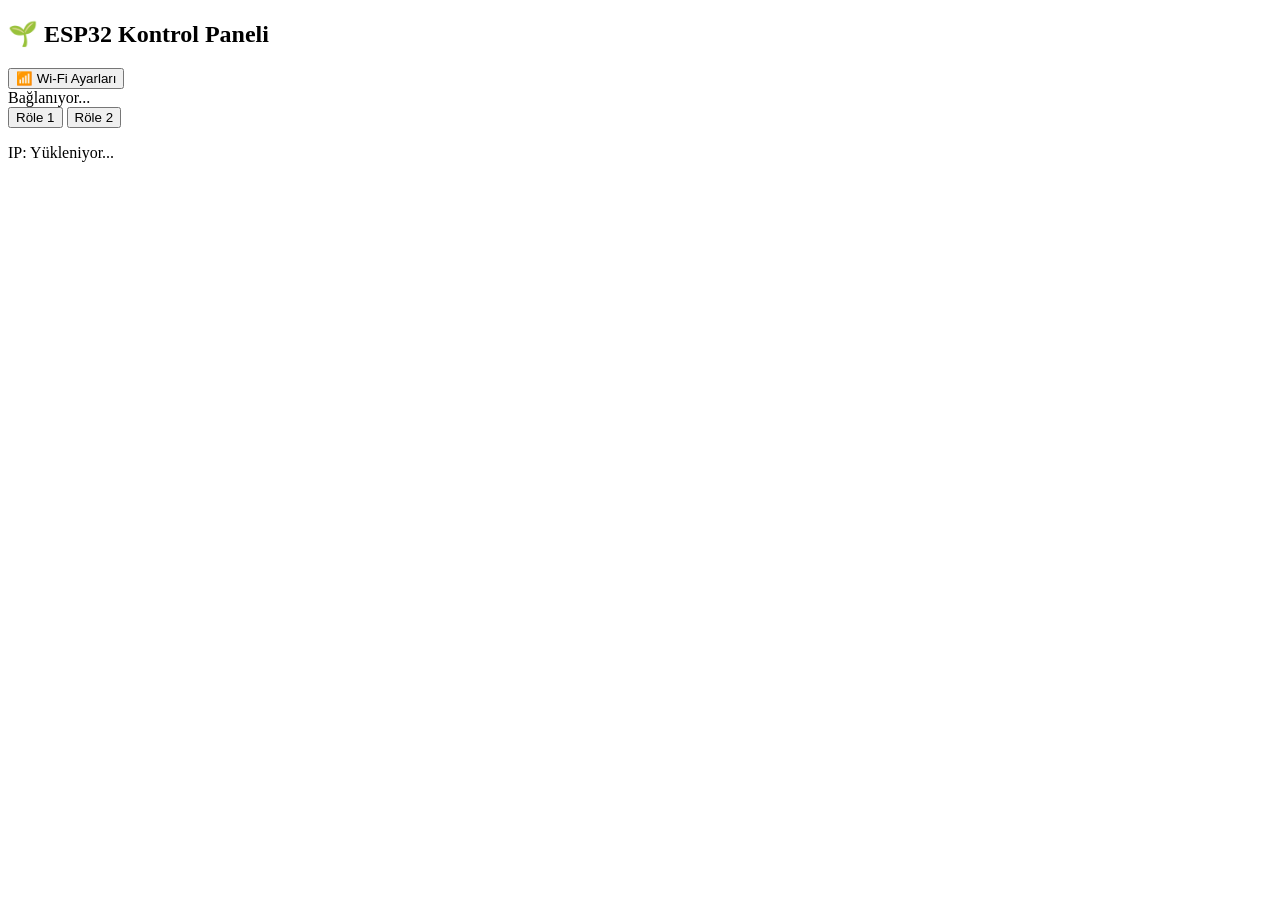
==== Data/index.html @ 41e51206 "remove to sqlite" ====
<!DOCTYPE html>
<html lang="tr">
<head>
  <meta charset="UTF-8" />
  <meta name="viewport" content="width=device-width, initial-scale=1.0" />
  <title>ESP32 Kontrol Paneli</title>
  <link rel="stylesheet" href="/style.css" />
  <style>
    .db-container {
      margin-top: 25px;
      background: #fff;
      padding: 15px;
      border-radius: 10px;
      box-shadow: 0 0 10px rgba(0,0,0,0.1);
    }

    table {
      width: 100%;
      border-collapse: collapse;
      margin-top: 10px;
      font-size: 14px;
    }

    th, td {
      padding: 8px 6px;
      border-bottom: 1px solid #ddd;
      text-align: left;
    }

    th {
      background: #f4f4f4;
      font-weight: bold;
    }

    .refresh-btn {
      margin-top: 8px;
      background: #4caf50;
      color: white;
      padding: 7px 14px;
      border: none;
      border-radius: 8px;
      cursor: pointer;
      font-size: 14px;
    }
  </style>
</head>

<body>
  <div class="wifi-card control-card">

    <header class="panel-header">
      <h2>🌱 ESP32 Kontrol Paneli</h2>
      <button id="wifi-btn" onclick="window.location.href='/wifi'">📶 Wi-Fi Ayarları</button>
    </header>

    <div id="wifi-mode" class="status-text">Bağlanıyor...</div>

    <div class="relay-container">
      <button id="r1" class="btn off" onclick="sendCmd(1)">Röle 1</button>
      <button id="r2" class="btn off" onclick="sendCmd(2)">Röle 2</button>
    </div>

    <footer>
      <p>IP: <span id="ip">Yükleniyor...</span></p>
    </footer>
  </script>

</body>
</html>
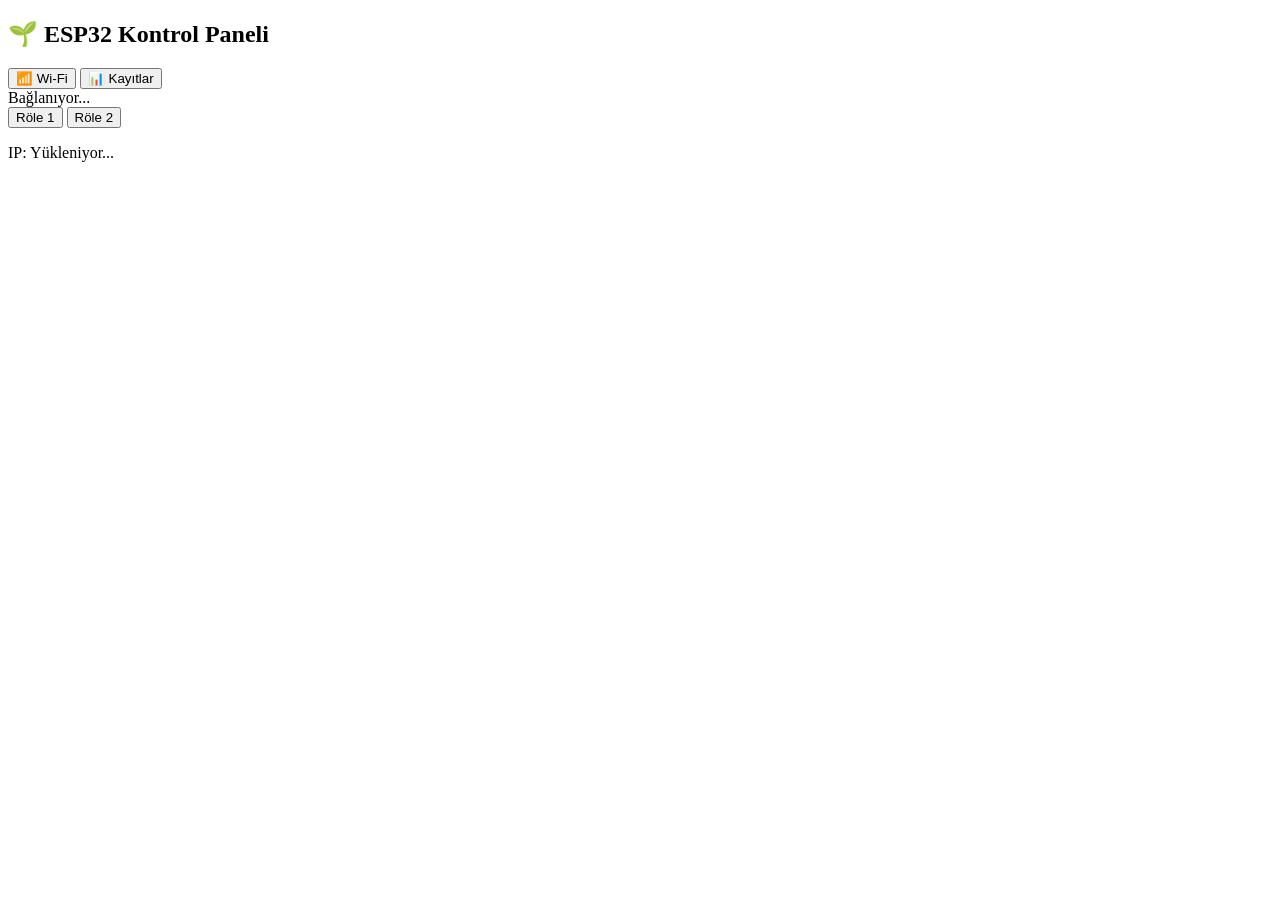
==== commit bad0bac1: "Added sql lite3" ====
--- a/Data/index.html
+++ b/Data/index.html
@@ -1,48 +1,11 @@
 <!DOCTYPE html>
 <html lang="tr">
+
 <head>
   <meta charset="UTF-8" />
   <meta name="viewport" content="width=device-width, initial-scale=1.0" />
   <title>ESP32 Kontrol Paneli</title>
   <link rel="stylesheet" href="/style.css" />
-  <style>
-    .db-container {
-      margin-top: 25px;
-      background: #fff;
-      padding: 15px;
-      border-radius: 10px;
-      box-shadow: 0 0 10px rgba(0,0,0,0.1);
-    }
-
-    table {
-      width: 100%;
-      border-collapse: collapse;
-      margin-top: 10px;
-      font-size: 14px;
-    }
-
-    th, td {
-      padding: 8px 6px;
-      border-bottom: 1px solid #ddd;
-      text-align: left;
-    }
-
-    th {
-      background: #f4f4f4;
-      font-weight: bold;
-    }
-
-    .refresh-btn {
-      margin-top: 8px;
-      background: #4caf50;
-      color: white;
-      padding: 7px 14px;
-      border: none;
-      border-radius: 8px;
-      cursor: pointer;
-      font-size: 14px;
-    }
-  </style>
 </head>
 
 <body>
@@ -50,7 +13,15 @@
 
     <header class="panel-header">
       <h2>🌱 ESP32 Kontrol Paneli</h2>
-      <button id="wifi-btn" onclick="window.location.href='/wifi'">📶 Wi-Fi Ayarları</button>
+      <div>
+        <button id="wifi-btn" onclick="window.location.href='/wifi'">
+          📶 Wi-Fi
+        </button>
+
+        <button id="db-btn" onclick="window.location.href='/db.html'">
+          📊 Kayıtlar
+        </button>
+      </div>
     </header>
 
     <div id="wifi-mode" class="status-text">Bağlanıyor...</div>
@@ -63,7 +34,9 @@
     <footer>
       <p>IP: <span id="ip">Yükleniyor...</span></p>
     </footer>
-  </script>
+  </div>
+  <script src="/script.js"></script>
+</body>
 
-</body>
-</html>
+
+</html>
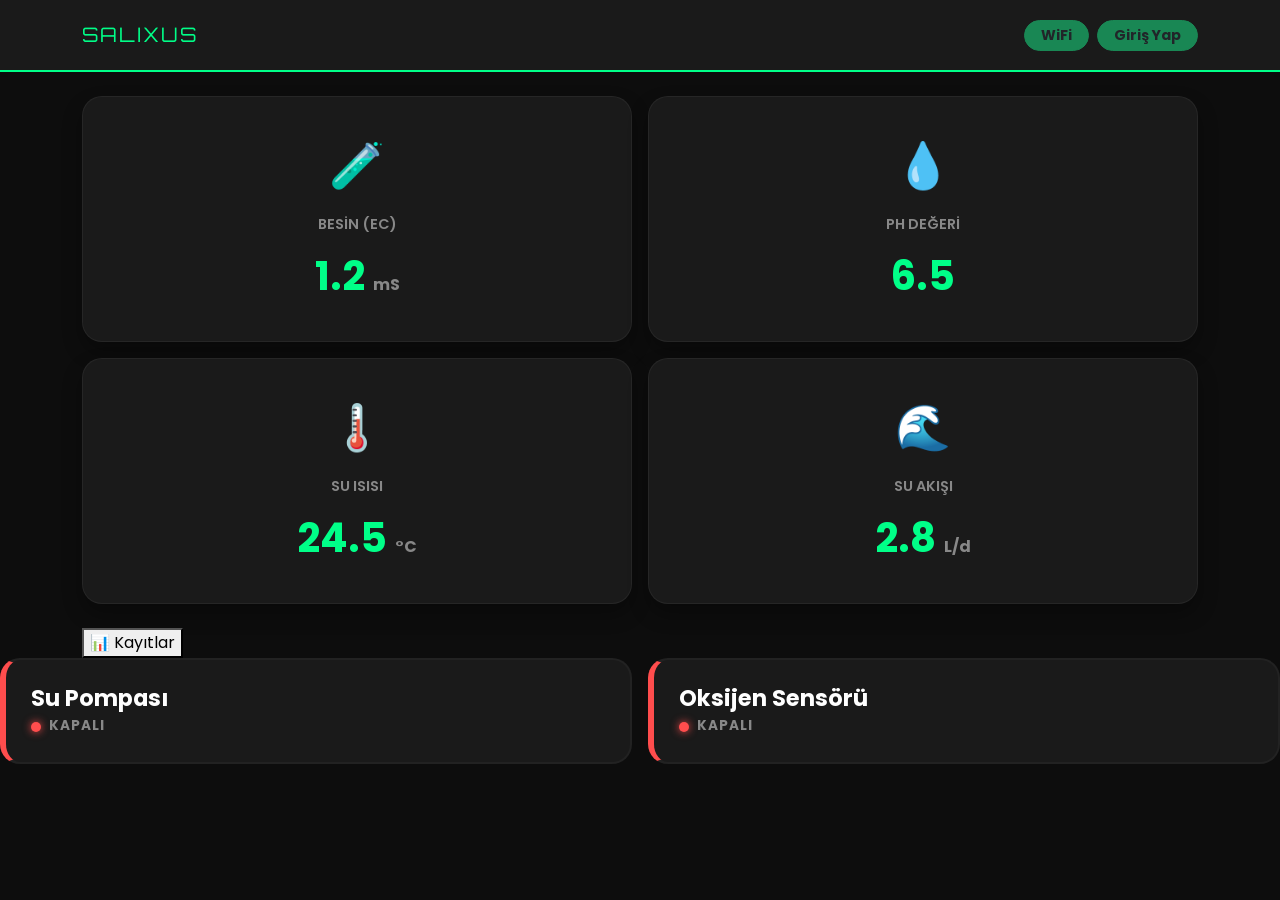
==== commit 7de33359: "add new design" ====
--- a/Data/index.html
+++ b/Data/index.html
@@ -2,40 +2,96 @@
 <html lang="tr">
 
 <head>
-  <meta charset="UTF-8" />
-  <meta name="viewport" content="width=device-width, initial-scale=1.0" />
-  <title>ESP32 Kontrol Paneli</title>
-  <link rel="stylesheet" href="/style.css" />
+    <meta charset="UTF-8">
+    <meta name="viewport" content="width=device-width, initial-scale=1.0">
+    <title>SALIXUS | Sera Kontrol</title>
+    <link href="https://cdn.jsdelivr.net/npm/bootstrap@5.3.0/dist/css/bootstrap.min.css" rel="stylesheet">
+    <link href="https://fonts.googleapis.com/css2?family=Orbitron:wght@600&family=Poppins:wght@400;600;700&display=swap"
+        rel="stylesheet">
+    <link rel="stylesheet" href="style.css">
 </head>
 
 <body>
-  <div class="wifi-card control-card">
+    <nav class="navbar navbar-dark shadow-sm">
+        <div class="container">
+            <a class="navbar-brand brand-logo" href="index.html">SALIXUS</a>
+            <div class="d-flex gap-2">
+                <a class="btn btn-success btn-sm rounded-pill px-3 text-dark fw-bold" href="wifi.html">WiFi</a>
+                <a href="login.html" class="btn btn-success btn-sm rounded-pill px-3 text-dark fw-bold">
+                    Giriş Yap
+                </a>
+            </div>
+        </div>
+    </nav>
 
-    <header class="panel-header">
-      <h2>🌱 ESP32 Kontrol Paneli</h2>
-      <div>
-        <button id="wifi-btn" onclick="window.location.href='/wifi'">
-          📶 Wi-Fi
+    <div class="container mt-4">
+        <div class="row g-3 mb-4">
+            <div class="col-6">
+                <div class="sensor-card big-card">
+                    <span class="sensor-icon">🧪</span>
+                    <div class="sensor-title">Besin (EC)</div>
+                    <div class="sensor-value" id="ec-val">1.2 <small>mS</small></div>
+                </div>
+            </div>
+            <div class="col-6">
+                <div class="sensor-card big-card">
+                    <span class="sensor-icon">💧</span>
+                    <div class="sensor-title">pH Değeri</div>
+                    <div class="sensor-value" id="ph-val">6.5</div>
+                </div>
+            </div>
+            <div class="col-6">
+                <div class="sensor-card big-card">
+                    <span class="sensor-icon">🌡️</span>
+                    <div class="sensor-title">Su Isısı</div>
+                    <div class="sensor-value" id="temp-val">24.5 <small>°C</small></div>
+                </div>
+            </div>
+            <div class="col-6">
+                <div class="sensor-card big-card">
+                    <span class="sensor-icon">🌊</span>
+                    <div class="sensor-title">Su Akışı</div>
+                    <div class="sensor-value" id="flow-val">2.8 <small>L/d</small></div>
+                </div>
+            </div>
+        </div>
+        <button id="db-btn" onclick="window.location.href='/db.html'">
+            📊 Kayıtlar
         </button>
-
-        <button id="db-btn" onclick="window.location.href='/db.html'">
-          📊 Kayıtlar
-        </button>
-      </div>
+    </div>
     </header>
 
-    <div id="wifi-mode" class="status-text">Bağlanıyor...</div>
+    <!-- NEW CODE  -->
+    <div class="row g-3">
+        <div class="col-md-6">
+            <div class="control-btn off" id="pumpCard" onclick="sendCmd(1)">
+                <div class="btn-body">
+                    <h3>Su Pompası</h3>
+                    <div class="status-box">
+                        <span class="status-dot"></span>
+                        <span id="pumpStatus">KAPALI</span>
+                    </div>
+                </div>
+            </div>
+        </div>
 
-    <div class="relay-container">
-      <button id="r1" class="btn off" onclick="sendCmd(1)">Röle 1</button>
-      <button id="r2" class="btn off" onclick="sendCmd(2)">Röle 2</button>
+        <div class="col-md-6">
+            <div class="control-btn off" id="oxyCard" onclick="sendCmd(2)">
+                <div class="btn-body">
+                    <h3>Oksijen Sensörü</h3>
+                    <div class="status-box">
+                        <span class="status-dot"></span>
+                        <span id="oxyStatus">KAPALI</span>
+                    </div>
+                </div>
+            </div>
+        </div>
+    </div>
     </div>
 
-    <footer>
-      <p>IP: <span id="ip">Yükleniyor...</span></p>
-    </footer>
-  </div>
-  <script src="/script.js"></script>
+    <!-- NEW CODE  -->
+    </div>
+    <script src="/script.js"></script>
 </body>
 
 
--- a/Data/style.css
+++ b/Data/style.css
@@ -0,0 +1,265 @@
+:root {
+    --bg-dark: #0a0a0a;
+    --card-bg: #161616;
+    --neon-green: #00ff88;
+    --danger-red: #ff4d4d;
+    --gray-text: #999;
+}
+
+body {
+    background-color: var(--bg-dark);
+    color: white;
+    font-family: 'Poppins', sans-serif;
+    user-select: none;
+}
+
+/* Navbar */
+.navbar {
+    background-color: var(--card-bg);
+    border-bottom: 2px solid var(--neon-green);
+    padding: 15px 0;
+}
+
+.brand-logo {
+    font-family: 'Orbitron', sans-serif;
+    color: var(--neon-green) !important;
+    letter-spacing: 2px;
+}
+
+/* SENSÖR KARTLARI (BÜYÜTÜLDÜ) */
+.sensor-card {
+    background: var(--card-bg);
+    border-radius: 20px;
+    padding: 35px 20px; /* Daha fazla dikey boşluk */
+    text-align: center;
+    border: 1px solid rgba(255,255,255,0.05);
+    box-shadow: 0 10px 20px rgba(0,0,0,0.3);
+}
+
+.sensor-icon { font-size: 2.8rem; margin-bottom: 15px; display: block; }
+.sensor-title { color: var(--gray-text); font-size: 0.9rem; text-transform: uppercase; font-weight: 600; }
+.sensor-value { font-size: 2.5rem; font-weight: 700; color: var(--neon-green); margin-top: 10px; }
+.sensor-value small { font-size: 1rem; color: var(--gray-text); }
+
+/* KOMPAKT BUTONLAR (KARTLAR) */
+.control-btn {
+    background: var(--card-bg);
+    border-radius: 20px;
+    padding: 25px; /* Boyutu biraz küçültüldü */
+    cursor: pointer;
+    transition: 0.2s cubic-bezier(0.4, 0, 0.2, 1);
+    border: 2px solid #222;
+    text-align: left;
+    position: relative;
+}
+
+.control-btn.off { border-left: 6px solid var(--danger-red); }
+.control-btn.on { 
+    border-color: var(--neon-green); 
+    border-left: 6px solid var(--neon-green);
+    background: #1a2a22; 
+}
+
+.control-btn:active { transform: scale(0.97); }
+
+.btn-body h3 { font-size: 1.4rem; font-weight: 700; margin-bottom: 5px; }
+
+/* Durum Belirteci */
+.status-box {
+    display: flex;
+    align-items: center;
+    font-size: 0.85rem;
+    font-weight: bold;
+    letter-spacing: 1px;
+}
+
+.status-dot {
+    width: 10px;
+    height: 10px;
+    border-radius: 50%;
+    margin-right: 8px;
+}
+
+.off .status-dot { background: var(--danger-red); box-shadow: 0 0 8px var(--danger-red); }
+.on .status-dot { background: var(--neon-green); box-shadow: 0 0 8px var(--neon-green); }
+.on span { color: var(--neon-green); }
+.off span { color: var(--gray-text); }      
+
+/* WIFI SCANNNG CODES */
+:root {
+    --bg-dark: #0d0d0d;
+    --card-bg: #1a1a1a;
+    --neon-green: #00ff88;
+    --gray-text: #888;
+}
+
+body {
+    background-color: var(--bg-dark);
+    color: white;
+    font-family: 'Poppins', sans-serif;
+}
+
+.wifi-setup-card {
+    background: var(--card-bg);
+    width: 100%;
+    max-width: 400px;
+    padding: 40px 30px;
+    border-radius: 30px;
+    border: 1px solid rgba(0, 255, 136, 0.1);
+    box-shadow: 0 20px 50px rgba(0,0,0,0.6);
+}
+
+.wifi-brand {
+    font-family: 'Orbitron', sans-serif;
+    color: var(--neon-green);
+    letter-spacing: 4px;
+    font-size: 1.2rem;
+    margin-bottom: 20px;
+}
+
+.wifi-icon-circle {
+    width: 80px;
+    height: 80px;
+    background: rgba(0, 255, 136, 0.05);
+    border-radius: 50%;
+    display: flex;
+    align-items: center;
+    justify-content: center;
+    margin: 0 auto;
+    font-size: 2.5rem;
+    border: 1px dashed var(--neon-green);
+}
+
+/* Custom Select & Input */
+.custom-select, .custom-input {
+    background-color: #222 !important;
+    border: 2px solid #333 !important;
+    color: white !important;
+    border-radius: 12px !important;
+    padding: 12px !important;
+}
+
+.custom-select:focus, .custom-input:focus {
+    border-color: var(--neon-green) !important;
+    box-shadow: none !important;
+}
+
+/* Scan Button */
+.btn-scan {
+    background: #333;
+    color: var(--neon-green);
+    border: 2px solid #333;
+    border-radius: 12px;
+    font-weight: 700;
+    padding: 0 20px;
+    transition: 0.3s;
+}
+
+.btn-scan:hover {
+    background: var(--neon-green);
+    color: var(--bg-dark);
+}
+
+/* Password Wrapper */
+.password-wrapper {
+    position: relative;
+}
+
+.pass-icon {
+    position: absolute;
+    right: 15px;
+    top: 50%;
+    transform: translateY(-50%);
+    color: var(--gray-text);
+}
+
+/* Connect Button */
+.btn-connect {
+    background: var(--neon-green);
+    color: var(--bg-dark);
+    font-weight: 700;
+    padding: 15px;
+    border-radius: 15px;
+    letter-spacing: 1px;
+    margin-top: 10px;
+    transition: 0.3s;
+}
+
+.btn-connect:hover {
+    box-shadow: 0 0 20px rgba(0, 255, 136, 0.4);
+    transform: translateY(-2px);
+}
+
+.back-link {
+    color: var(--gray-text);
+    text-decoration: none;
+    font-size: 0.85rem;
+    transition: 0.3s;
+}
+
+.back-link:hover { color: var(--neon-green); }
+
+/* LOGIN PAGE  */
+/* Giriş Kartı Özel Stilleri */
+.login-card {
+    background: var(--card-bg);
+    width: 100%;
+    max-width: 380px;
+    padding: 40px 30px;
+    border-radius: 30px;
+    border: 1px solid rgba(0, 255, 136, 0.1);
+    box-shadow: 0 20px 50px rgba(0,0,0,0.6);
+}
+
+.brand-name {
+    font-family: 'Orbitron', sans-serif;
+    color: var(--neon-green);
+    letter-spacing: 4px;
+    font-size: 1.5rem;
+    margin-bottom: 20px;
+}
+
+.user-icon-circle {
+    width: 70px;
+    height: 70px;
+    background: rgba(0, 255, 136, 0.05);
+    border-radius: 50%;
+    display: flex;
+    align-items: center;
+    justify-content: center;
+    margin: 0 auto;
+    font-size: 2rem;
+    border: 1px solid var(--neon-green);
+}
+
+/* Input ve İkon Yerleşimi */
+.input-wrapper {
+    position: relative;
+}
+
+.input-icon {
+    position: absolute;
+    right: 15px;
+    top: 50%;
+    transform: translateY(-50%);
+    font-size: 1.1rem;
+    filter: grayscale(1);
+}
+
+/* Giriş Butonu */
+.btn-login-action {
+    background: var(--neon-green);
+    color: var(--bg-dark);
+    font-weight: 700;
+    padding: 14px;
+    border-radius: 12px;
+    letter-spacing: 1px;
+    border: none;
+    transition: 0.3s;
+}
+
+.btn-login-action:hover {
+    box-shadow: 0 0 25px rgba(0, 255, 136, 0.5);
+    transform: translateY(-2px);
+    background: #00e67a;
+}
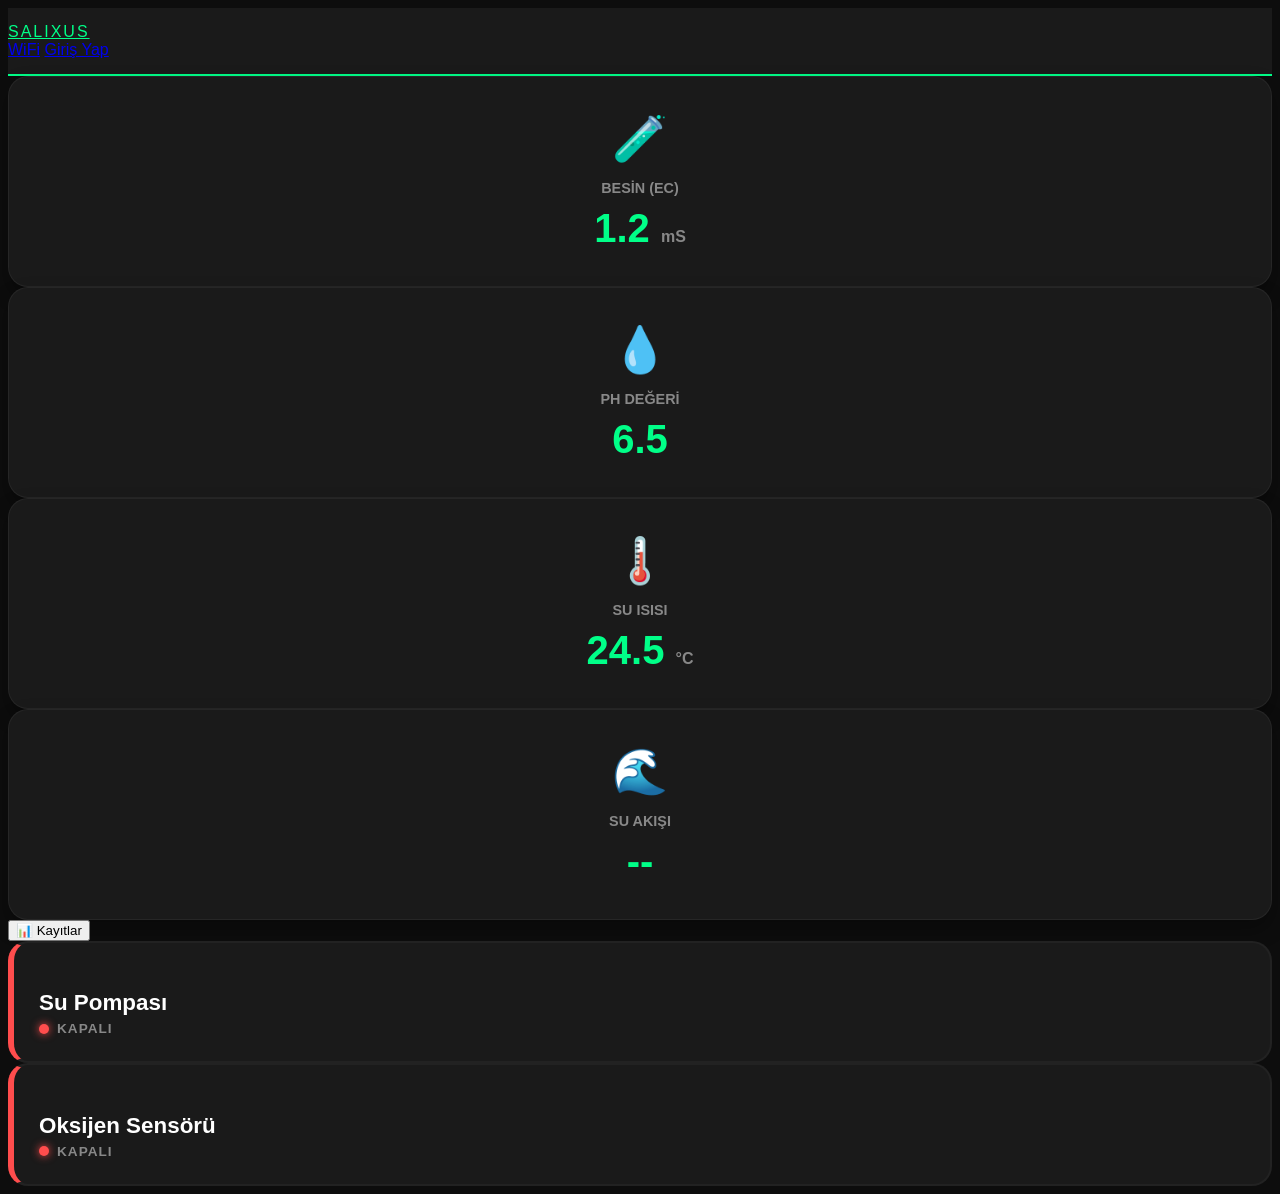
==== commit 7085bd2f: "added to web server sensor apies and fixed the conncect to wıfı from ap mode" ====
--- a/Data/index.html
+++ b/Data/index.html
@@ -5,27 +5,26 @@
     <meta charset="UTF-8">
     <meta name="viewport" content="width=device-width, initial-scale=1.0">
     <title>SALIXUS | Sera Kontrol</title>
-    <link href="https://cdn.jsdelivr.net/npm/bootstrap@5.3.0/dist/css/bootstrap.min.css" rel="stylesheet">
-    <link href="https://fonts.googleapis.com/css2?family=Orbitron:wght@600&family=Poppins:wght@400;600;700&display=swap"
-        rel="stylesheet">
+
+    <link rel="stylesheet" href="/bootstrap.min.css">
     <link rel="stylesheet" href="style.css">
 </head>
 
 <body>
+
     <nav class="navbar navbar-dark shadow-sm">
         <div class="container">
-            <a class="navbar-brand brand-logo" href="index.html">SALIXUS</a>
+            <a class="navbar-brand brand-logo" href="/index">SALIXUS</a>
             <div class="d-flex gap-2">
-                <a class="btn btn-success btn-sm rounded-pill px-3 text-dark fw-bold" href="wifi.html">WiFi</a>
-                <a href="login.html" class="btn btn-success btn-sm rounded-pill px-3 text-dark fw-bold">
-                    Giriş Yap
-                </a>
+                <a class="btn btn-success btn-sm rounded-pill px-3 text-dark fw-bold" href="/wifi">WiFi</a>
+                <a class="btn btn-success btn-sm rounded-pill px-3 text-dark fw-bold" href="/login">Giriş Yap</a>
             </div>
         </div>
     </nav>
 
     <div class="container mt-4">
         <div class="row g-3 mb-4">
+
             <div class="col-6">
                 <div class="sensor-card big-card">
                     <span class="sensor-icon">🧪</span>
@@ -33,6 +32,7 @@
                     <div class="sensor-value" id="ec-val">1.2 <small>mS</small></div>
                 </div>
             </div>
+
             <div class="col-6">
                 <div class="sensor-card big-card">
                     <span class="sensor-icon">💧</span>
@@ -40,6 +40,7 @@
                     <div class="sensor-value" id="ph-val">6.5</div>
                 </div>
             </div>
+
             <div class="col-6">
                 <div class="sensor-card big-card">
                     <span class="sensor-icon">🌡️</span>
@@ -47,52 +48,50 @@
                     <div class="sensor-value" id="temp-val">24.5 <small>°C</small></div>
                 </div>
             </div>
+
             <div class="col-6">
                 <div class="sensor-card big-card">
                     <span class="sensor-icon">🌊</span>
                     <div class="sensor-title">Su Akışı</div>
-                    <div class="sensor-value" id="flow-val">2.8 <small>L/d</small></div>
+                    <div class="sensor-value" id="flow-val">--</div>
                 </div>
             </div>
+
         </div>
-        <button id="db-btn" onclick="window.location.href='/db.html'">
-            📊 Kayıtlar
-        </button>
-    </div>
-    </header>
 
-    <!-- NEW CODE  -->
-    <div class="row g-3">
-        <div class="col-md-6">
-            <div class="control-btn off" id="pumpCard" onclick="sendCmd(1)">
-                <div class="btn-body">
-                    <h3>Su Pompası</h3>
-                    <div class="status-box">
-                        <span class="status-dot"></span>
-                        <span id="pumpStatus">KAPALI</span>
+        <button id="db-btn" onclick="window.location.href='/db.html'">📊 Kayıtlar</button>
+
+        <!-- KONTROLLER -->
+        <div class="row g-3 mt-3">
+
+            <div class="col-md-6">
+                <div class="control-btn off" id="pumpCard" onclick="sendCmd(1)">
+                    <div class="btn-body">
+                        <h3>Su Pompası</h3>
+                        <div class="status-box">
+                            <span class="status-dot"></span>
+                            <span id="pumpStatus">KAPALI</span>
+                        </div>
                     </div>
                 </div>
             </div>
-        </div>
 
-        <div class="col-md-6">
-            <div class="control-btn off" id="oxyCard" onclick="sendCmd(2)">
-                <div class="btn-body">
-                    <h3>Oksijen Sensörü</h3>
-                    <div class="status-box">
-                        <span class="status-dot"></span>
-                        <span id="oxyStatus">KAPALI</span>
+            <div class="col-md-6">
+                <div class="control-btn off" id="oxyCard" onclick="sendCmd(2)">
+                    <div class="btn-body">
+                        <h3>Oksijen Sensörü</h3>
+                        <div class="status-box">
+                            <span class="status-dot"></span>
+                            <span id="oxyStatus">KAPALI</span>
+                        </div>
                     </div>
                 </div>
             </div>
+
         </div>
     </div>
-    </div>
 
-    <!-- NEW CODE  -->
-    </div>
     <script src="/script.js"></script>
 </body>
 
-
 </html>
--- a/Data/style.css
+++ b/Data/style.css
@@ -30,22 +30,44 @@
 .sensor-card {
     background: var(--card-bg);
     border-radius: 20px;
-    padding: 35px 20px; /* Daha fazla dikey boşluk */
+    padding: 35px 20px;
+    /* Daha fazla dikey boşluk */
     text-align: center;
-    border: 1px solid rgba(255,255,255,0.05);
-    box-shadow: 0 10px 20px rgba(0,0,0,0.3);
-}
-
-.sensor-icon { font-size: 2.8rem; margin-bottom: 15px; display: block; }
-.sensor-title { color: var(--gray-text); font-size: 0.9rem; text-transform: uppercase; font-weight: 600; }
-.sensor-value { font-size: 2.5rem; font-weight: 700; color: var(--neon-green); margin-top: 10px; }
-.sensor-value small { font-size: 1rem; color: var(--gray-text); }
+    border: 1px solid rgba(255, 255, 255, 0.05);
+    box-shadow: 0 10px 20px rgba(0, 0, 0, 0.3);
+}
+
+.sensor-icon {
+    font-size: 2.8rem;
+    margin-bottom: 15px;
+    display: block;
+}
+
+.sensor-title {
+    color: var(--gray-text);
+    font-size: 0.9rem;
+    text-transform: uppercase;
+    font-weight: 600;
+}
+
+.sensor-value {
+    font-size: 2.5rem;
+    font-weight: 700;
+    color: var(--neon-green);
+    margin-top: 10px;
+}
+
+.sensor-value small {
+    font-size: 1rem;
+    color: var(--gray-text);
+}
 
 /* KOMPAKT BUTONLAR (KARTLAR) */
 .control-btn {
     background: var(--card-bg);
     border-radius: 20px;
-    padding: 25px; /* Boyutu biraz küçültüldü */
+    padding: 25px;
+    /* Boyutu biraz küçültüldü */
     cursor: pointer;
     transition: 0.2s cubic-bezier(0.4, 0, 0.2, 1);
     border: 2px solid #222;
@@ -53,16 +75,25 @@
     position: relative;
 }
 
-.control-btn.off { border-left: 6px solid var(--danger-red); }
-.control-btn.on { 
-    border-color: var(--neon-green); 
+.control-btn.off {
+    border-left: 6px solid var(--danger-red);
+}
+
+.control-btn.on {
+    border-color: var(--neon-green);
     border-left: 6px solid var(--neon-green);
-    background: #1a2a22; 
-}
-
-.control-btn:active { transform: scale(0.97); }
-
-.btn-body h3 { font-size: 1.4rem; font-weight: 700; margin-bottom: 5px; }
+    background: #1a2a22;
+}
+
+.control-btn:active {
+    transform: scale(0.97);
+}
+
+.btn-body h3 {
+    font-size: 1.4rem;
+    font-weight: 700;
+    margin-bottom: 5px;
+}
 
 /* Durum Belirteci */
 .status-box {
@@ -80,10 +111,23 @@
     margin-right: 8px;
 }
 
-.off .status-dot { background: var(--danger-red); box-shadow: 0 0 8px var(--danger-red); }
-.on .status-dot { background: var(--neon-green); box-shadow: 0 0 8px var(--neon-green); }
-.on span { color: var(--neon-green); }
-.off span { color: var(--gray-text); }      
+.off .status-dot {
+    background: var(--danger-red);
+    box-shadow: 0 0 8px var(--danger-red);
+}
+
+.on .status-dot {
+    background: var(--neon-green);
+    box-shadow: 0 0 8px var(--neon-green);
+}
+
+.on span {
+    color: var(--neon-green);
+}
+
+.off span {
+    color: var(--gray-text);
+}
 
 /* WIFI SCANNNG CODES */
 :root {
@@ -106,7 +150,7 @@
     padding: 40px 30px;
     border-radius: 30px;
     border: 1px solid rgba(0, 255, 136, 0.1);
-    box-shadow: 0 20px 50px rgba(0,0,0,0.6);
+    box-shadow: 0 20px 50px rgba(0, 0, 0, 0.6);
 }
 
 .wifi-brand {
@@ -131,7 +175,8 @@
 }
 
 /* Custom Select & Input */
-.custom-select, .custom-input {
+.custom-select,
+.custom-input {
     background-color: #222 !important;
     border: 2px solid #333 !important;
     color: white !important;
@@ -139,7 +184,8 @@
     padding: 12px !important;
 }
 
-.custom-select:focus, .custom-input:focus {
+.custom-select:focus,
+.custom-input:focus {
     border-color: var(--neon-green) !important;
     box-shadow: none !important;
 }
@@ -185,6 +231,17 @@
     transition: 0.3s;
 }
 
+.pass-toggle-btn {
+    position: absolute;
+    right: 12px;
+    top: 50%;
+    transform: translateY(-50%);
+    background: none;
+    border: none;
+    cursor: pointer;
+    font-size: 18px;
+}
+
 .btn-connect:hover {
     box-shadow: 0 0 20px rgba(0, 255, 136, 0.4);
     transform: translateY(-2px);
@@ -197,7 +254,9 @@
     transition: 0.3s;
 }
 
-.back-link:hover { color: var(--neon-green); }
+.back-link:hover {
+    color: var(--neon-green);
+}
 
 /* LOGIN PAGE  */
 /* Giriş Kartı Özel Stilleri */
@@ -208,7 +267,7 @@
     padding: 40px 30px;
     border-radius: 30px;
     border: 1px solid rgba(0, 255, 136, 0.1);
-    box-shadow: 0 20px 50px rgba(0,0,0,0.6);
+    box-shadow: 0 20px 50px rgba(0, 0, 0, 0.6);
 }
 
 .brand-name {
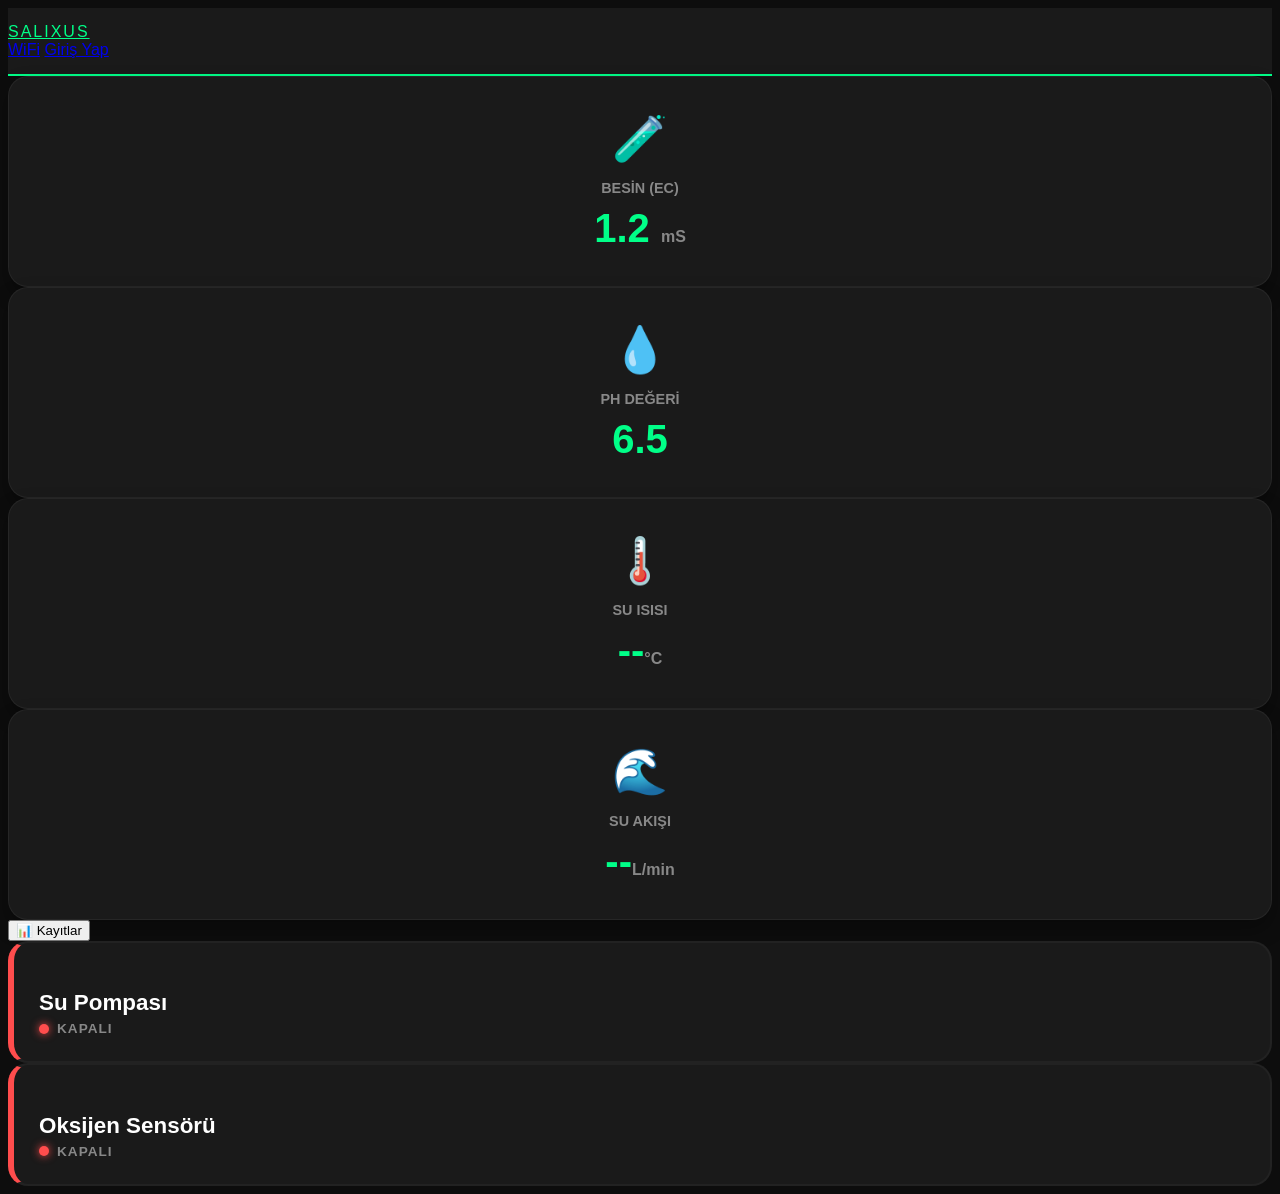
==== commit fe03256b: "added another sensors" ====
--- a/Data/index.html
+++ b/Data/index.html
@@ -45,7 +45,9 @@
                 <div class="sensor-card big-card">
                     <span class="sensor-icon">🌡️</span>
                     <div class="sensor-title">Su Isısı</div>
-                    <div class="sensor-value" id="temp-val">24.5 <small>°C</small></div>
+                    <div class="sensor-value" id="temp-val">
+                        --<small>°C</small>
+                    </div>
                 </div>
             </div>
 
@@ -53,9 +55,12 @@
                 <div class="sensor-card big-card">
                     <span class="sensor-icon">🌊</span>
                     <div class="sensor-title">Su Akışı</div>
-                    <div class="sensor-value" id="flow-val">--</div>
+                    <div class="sensor-value" id="flow-val">
+                        --<small>L/min</small>
+                    </div>
                 </div>
             </div>
+
 
         </div>
 
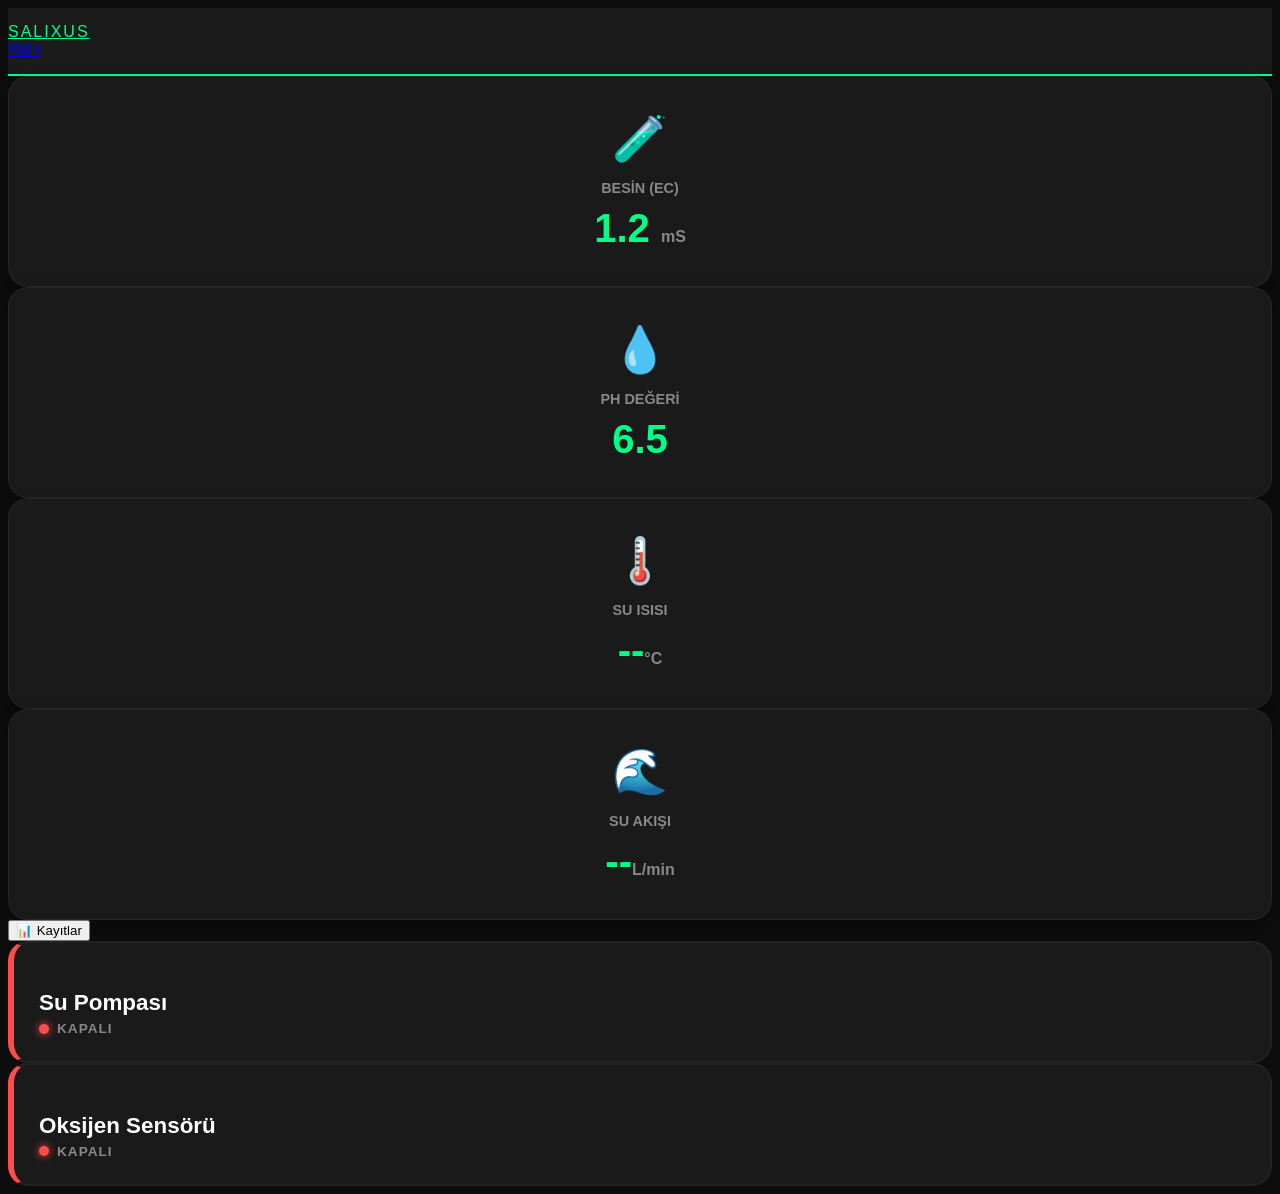
==== commit f2f9eb46: "I'm pushed for the change pc" ====
--- a/Data/index.html
+++ b/Data/index.html
@@ -10,14 +10,14 @@
     <link rel="stylesheet" href="style.css">
 </head>
 
-<body>
+<body data-page="main">
 
     <nav class="navbar navbar-dark shadow-sm">
         <div class="container">
             <a class="navbar-brand brand-logo" href="/index">SALIXUS</a>
             <div class="d-flex gap-2">
                 <a class="btn btn-success btn-sm rounded-pill px-3 text-dark fw-bold" href="/wifi">WiFi</a>
-                <a class="btn btn-success btn-sm rounded-pill px-3 text-dark fw-bold" href="/login">Giriş Yap</a>
+                <!-- <a class="btn btn-success btn-sm rounded-pill px-3 text-dark fw-bold" href="/login">Giriş Yap</a> -->
             </div>
         </div>
     </nav>
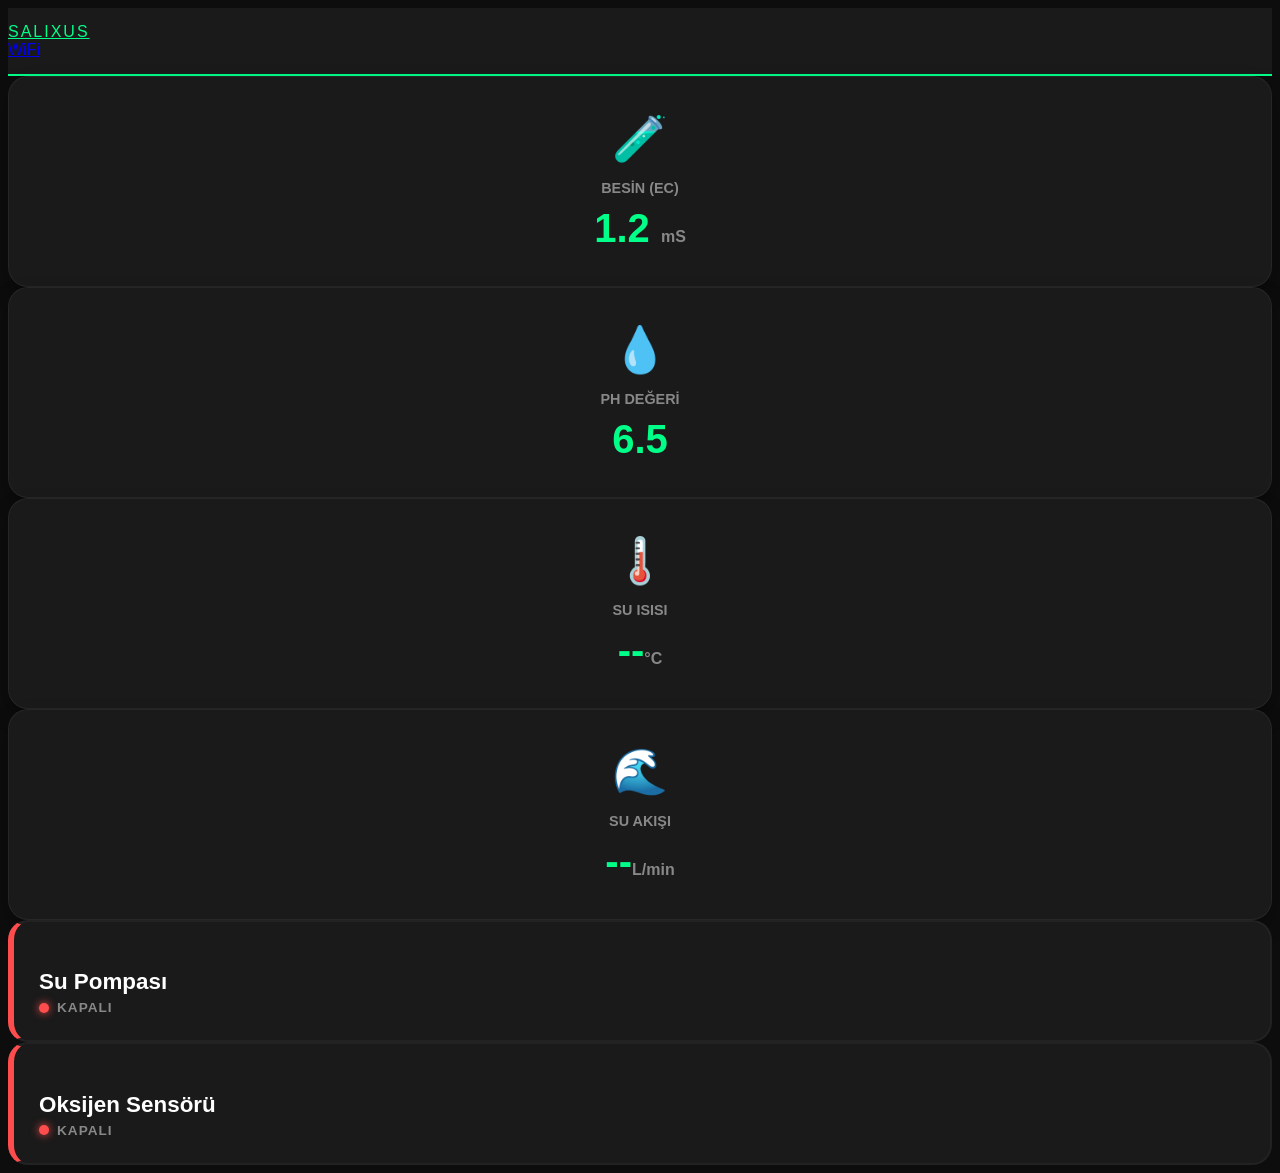
==== commit 385100a0: "Remove login/setup system - direct boot to main interface - Delete login.html, setup.html, db.html -" ====
--- a/Data/index.html
+++ b/Data/index.html
@@ -17,7 +17,6 @@
             <a class="navbar-brand brand-logo" href="/index">SALIXUS</a>
             <div class="d-flex gap-2">
                 <a class="btn btn-success btn-sm rounded-pill px-3 text-dark fw-bold" href="/wifi">WiFi</a>
-                <!-- <a class="btn btn-success btn-sm rounded-pill px-3 text-dark fw-bold" href="/login">Giriş Yap</a> -->
             </div>
         </div>
     </nav>
@@ -64,7 +63,7 @@
 
         </div>
 
-        <button id="db-btn" onclick="window.location.href='/db.html'">📊 Kayıtlar</button>
+        <!-- Database kayıtları butonu kaldırıldı -->
 
         <!-- KONTROLLER -->
         <div class="row g-3 mt-3">
--- a/Data/style.css
+++ b/Data/style.css
@@ -258,6 +258,17 @@
     color: var(--neon-green);
 }
 
+.back-link {
+    color: var(--gray-text);
+    text-decoration: none;
+    font-size: 0.85rem;
+    transition: 0.3s;
+}
+
+.back-link:hover {
+    color: var(--neon-green);
+}
+
 /* LOGIN PAGE  */
 /* Giriş Kartı Özel Stilleri */
 .login-card {
